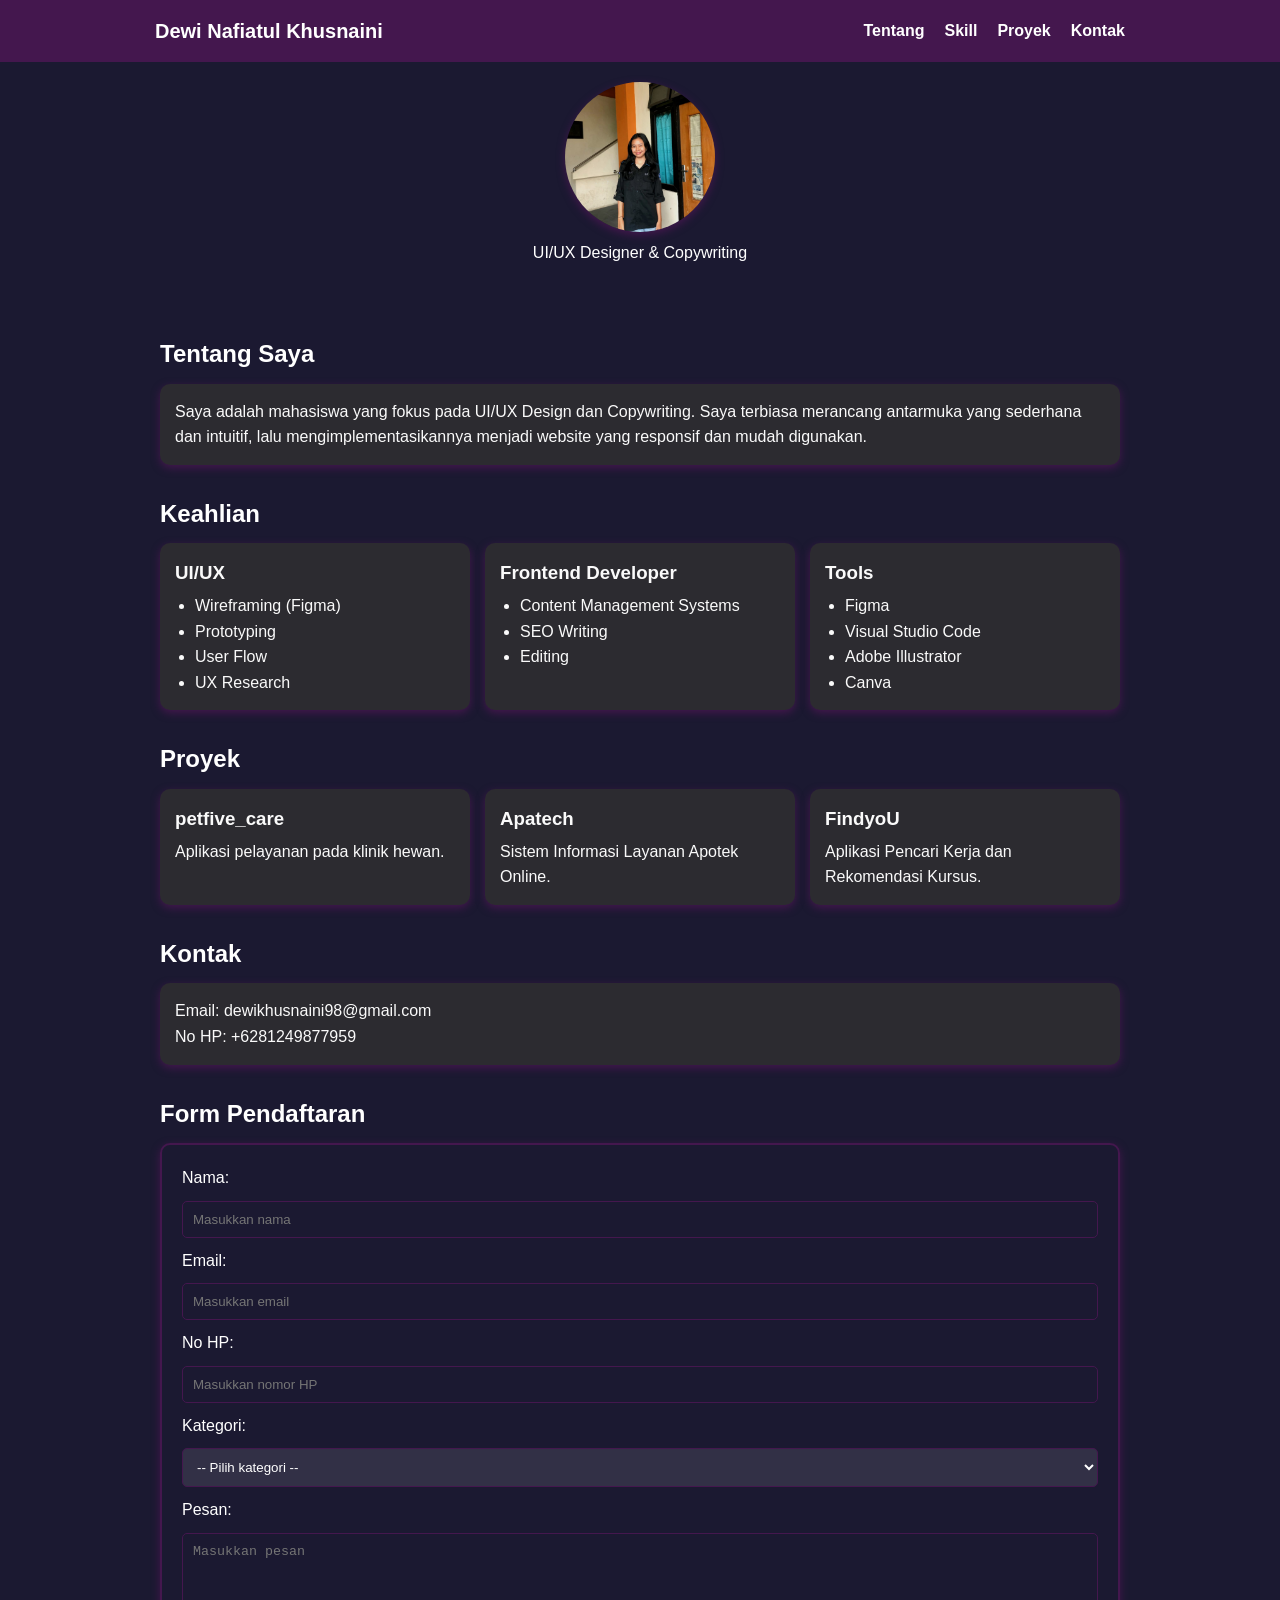
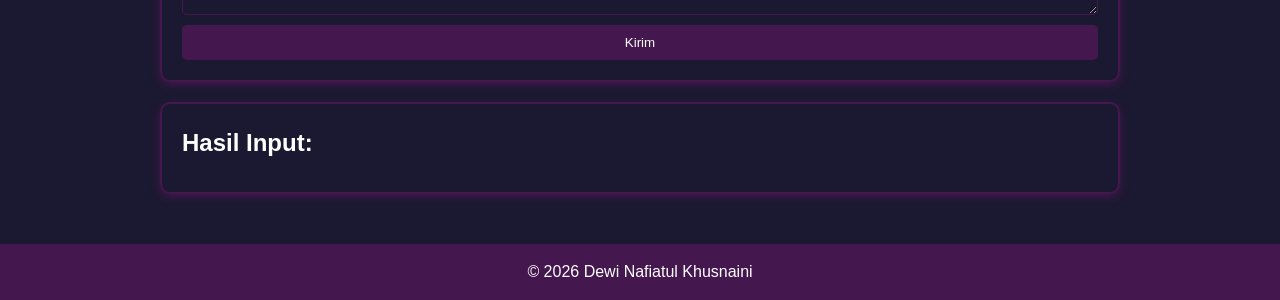
==== LK-05/index.html @ 7b6f5bb1 "Menambahkan LK-05" ====
<!DOCTYPE html>
<html lang="en">

<head>
    <meta charset="UTF-8">
    <meta name="viewport" content="width=device-width, initial-scale=1.0">
    <title>index</title>
    <link rel="stylesheet" href="style.css">
</head>

<body>

    <!-- HEADER / NAVBAR -->
    <header class="navbar">
        <div class="nav-container">

            <!-- KIRI -->
            <h1 class="logo">Dewi Nafiatul Khusnaini</h1>

            <!-- KANAN -->
            <nav>
                <ul class="nav-menu">
                    <li><a href="#tentang">Tentang</a></li>
                    <li><a href="#skill">Skill</a></li>
                    <li><a href="#proyek">Proyek</a></li>
                    <li><a href="#kontak">Kontak</a></li>
                </ul>
            </nav>

        </div>
    </header>

    <!-- HERO -->
    <section class="hero">
        <img src="dewi gen5.jpg" alt="Profile Image">
        <p>UI/UX Designer & Copywriting</p>
    </section>

    <!-- MAIN -->
    <main>

        <!-- Tentang -->
        <section id="tentang">
            <h2>Tentang Saya</h2>
            <article>
                <p>
                    Saya adalah mahasiswa yang fokus pada UI/UX Design dan Copywriting.
                    Saya terbiasa merancang antarmuka yang sederhana dan intuitif,
                    lalu mengimplementasikannya menjadi website yang responsif dan mudah digunakan.
                </p>
            </article>
        </section>

        <!-- Skill -->
        <section id="skill">
            <h2>Keahlian</h2>

            <div class="skill-container">
                <article>
                    <h3>UI/UX</h3>
                    <ul>
                        <li>Wireframing (Figma)</li>
                        <li>Prototyping</li>
                        <li>User Flow</li>
                        <li>UX Research</li>
                    </ul>
                </article>

                <article>
                    <h3>Frontend Developer</h3>
                    <ul>
                        <li>Content Management Systems</li>
                        <li>SEO Writing</li>
                        <li>Editing</li>
                    </ul>
                </article>

                <article>
                    <h3>Tools</h3>
                    <ul>
                        <li>Figma</li>
                        <li>Visual Studio Code</li>
                        <li>Adobe Illustrator</li>
                        <li>Canva</li>
                    </ul>
                </article>
            </div>
        </section>

        <!-- Project -->
        <section id="proyek">
            <h2>Proyek</h2>

            <div class="project-container">
                <article>
                    <h3>petfive_care</h3>
                    <p>Aplikasi pelayanan pada klinik hewan.</p>
                </article>

                <article>
                    <h3>Apatech</h3>
                    <p>Sistem Informasi Layanan Apotek Online.</p>
                </article>

                <article>
                    <h3>FindyoU</h3>
                    <p>Aplikasi Pencari Kerja dan Rekomendasi Kursus.</p>
                </article>
            </div>
        </section>

        <!-- Kontak -->
        <section id="kontak">
            <h2>Kontak</h2>
            <article>
                <p>Email: dewikhusnaini98@gmail.com</p>
                <p>No HP: +6281249877959</p>
            </article>
        </section>

        <!-- Form -->
        <section id="form">
            <h2>Form Pendaftaran</h2>

            <form id="formPendaftaran">
                <label>Nama:</label>
                <input type="text" id="nama" name="nama" placeholder="Masukkan nama">

                <label>Email:</label>
                <input type="email" id="email" name="email" placeholder="Masukkan email">

                <label>No HP:</label>
                <input type="tel" id="nohp" name="nohp" placeholder="Masukkan nomor HP">

                <label>Kategori:</label>
                <select id="kategori" required>
                    <option value="">-- Pilih kategori --</option>
                    <option>Web Desain</option>
                    <option>Desain</option>
                    <option>Jasa Copywriting</option>
                </select>

                <label>Pesan:</label>
                <textarea id="pesan" name="pesan" rows="4" placeholder="Masukkan pesan"></textarea>

                <button type="submit">Kirim</button>
            </form>

            <div id="hasilPendaftaran">
                <h2>Hasil Input:</h2>
            </div>

        </section>

    </main>

    <!-- Footer -->
    <footer>
        <p>&copy; 2026 Dewi Nafiatul Khusnaini</p>
    </footer>

    <script src="script.js"></script>
</body>

</html>
---- LK-05/style.css ----
/* RESET */
* {
  margin: 0;
  padding: 0;
  box-sizing: border-box;
}

/* BODY */
body {
  font-family: Arial, sans-serif;
  background: #1B1931;
  line-height: 1.6;
}

/* ================= */
/* NAVBAR */
/* ================= */
.navbar {
  background: #44174e;
  color: white;
}

.nav-container {
  max-width: 1000px;
  margin: auto;
  padding: 15px;

  display: flex;
  justify-content: space-between;
  align-items: center;
}

/* LOGO */
.logo {
  font-size: 20px;
}

/* MENU */
.nav-menu {
  display: flex;
  list-style: none;
  gap: 20px;
}

.nav-menu a {
  color: white;
  text-decoration: none;
  font-weight: bold;
}

.nav-menu a:hover {
  text-decoration: underline;
}

/* ================= */
/* HERO */
/* ================= */
.hero {
  color: white;
  text-align: center;
  padding: 20px;
}

.hero img {
  width: 150px;
  height: 150px;
  border-radius: 50%;
  object-fit: cover;
  box-shadow: 0 3px 8px #44174e;
}

/* ================= */
/* MAIN */
/* ================= */
main {
  max-width: 1000px;
  margin: auto;
  padding: 20px;
}

section {
  margin-bottom: 30px;
}

/* CARD */
article {
  background: #2C2B30;
  color: #fafafa;
  padding: 15px;
  border-radius: 10px;
  box-shadow: 0 3px 8px #44174e;
}

/* TYPO */
h2 {
  color: white;
  margin-bottom: 10px;
}

h3 {
  margin-bottom: 5px;
}

/* LIST */
ul {
  margin-left: 20px;
}

/* GRID */
.skill-container,
.project-container {
  display: grid;
  grid-template-columns: repeat(3, 1fr);
  gap: 15px;
}

/* FORM */
form {
  background: transparent;
  color: white;
  padding: 20px;
  border-radius: 10px;
  border: 2px solid #44174e;
  display: flex;
  flex-direction: column;
  gap: 10px;
  box-shadow: 0 3px 8px #44174e;
}

#hasilPendaftaran {
  background: transparent;
  color: white;
  padding: 20px;
  border-radius: 10px;
  border: 2px solid #44174e;
  display: flex;
  flex-direction: column;
  gap: 10px;
  box-shadow: 0 3px 8px #44174e;
  margin-top: 20px;
}

/* INPUT & TEXTAREA */
input,
textarea {
  padding: 10px;
  border-radius: 5px;
  border: 1px solid #44174e;
  background: transparent;
  color: #fff;
}

/* SELECT */
select {
  padding: 10px;
  border-radius: 5px;
  border: 1px solid #44174e;
  background: rgba(255,255,255,0.1);
  color: #fff;
}

/* OPTION (DROPDOWN) */
select option {
  background: #fff;
  color: #000;
}

/* BUTTON */
button {
  background: #44174e;
  color: white;
  padding: 10px;
  border: none;
  border-radius: 5px;
}

button:hover {
  background: #0056b3;
  cursor: pointer;
}

/* FOOTER */
footer {
  text-align: center;
  padding: 15px;
  background: #44174e;
  color: white;
}

/* ================= */
/* RESPONSIVE */
/* ================= */

/* TABLET */
@media (max-width: 768px) {
  .nav-container {
    flex-direction: column;
    gap: 10px;
  }

  .nav-menu {
    flex-direction: column;
  }

  .skill-container,
  .project-container {
    grid-template-columns: 1fr 1fr;
  }
}

/* MOBILE */
@media (max-width: 480px) {
  .skill-container,
  .project-container {
    grid-template-columns: 1fr;
  }

  body {
    font-size: 14px;
  }
}
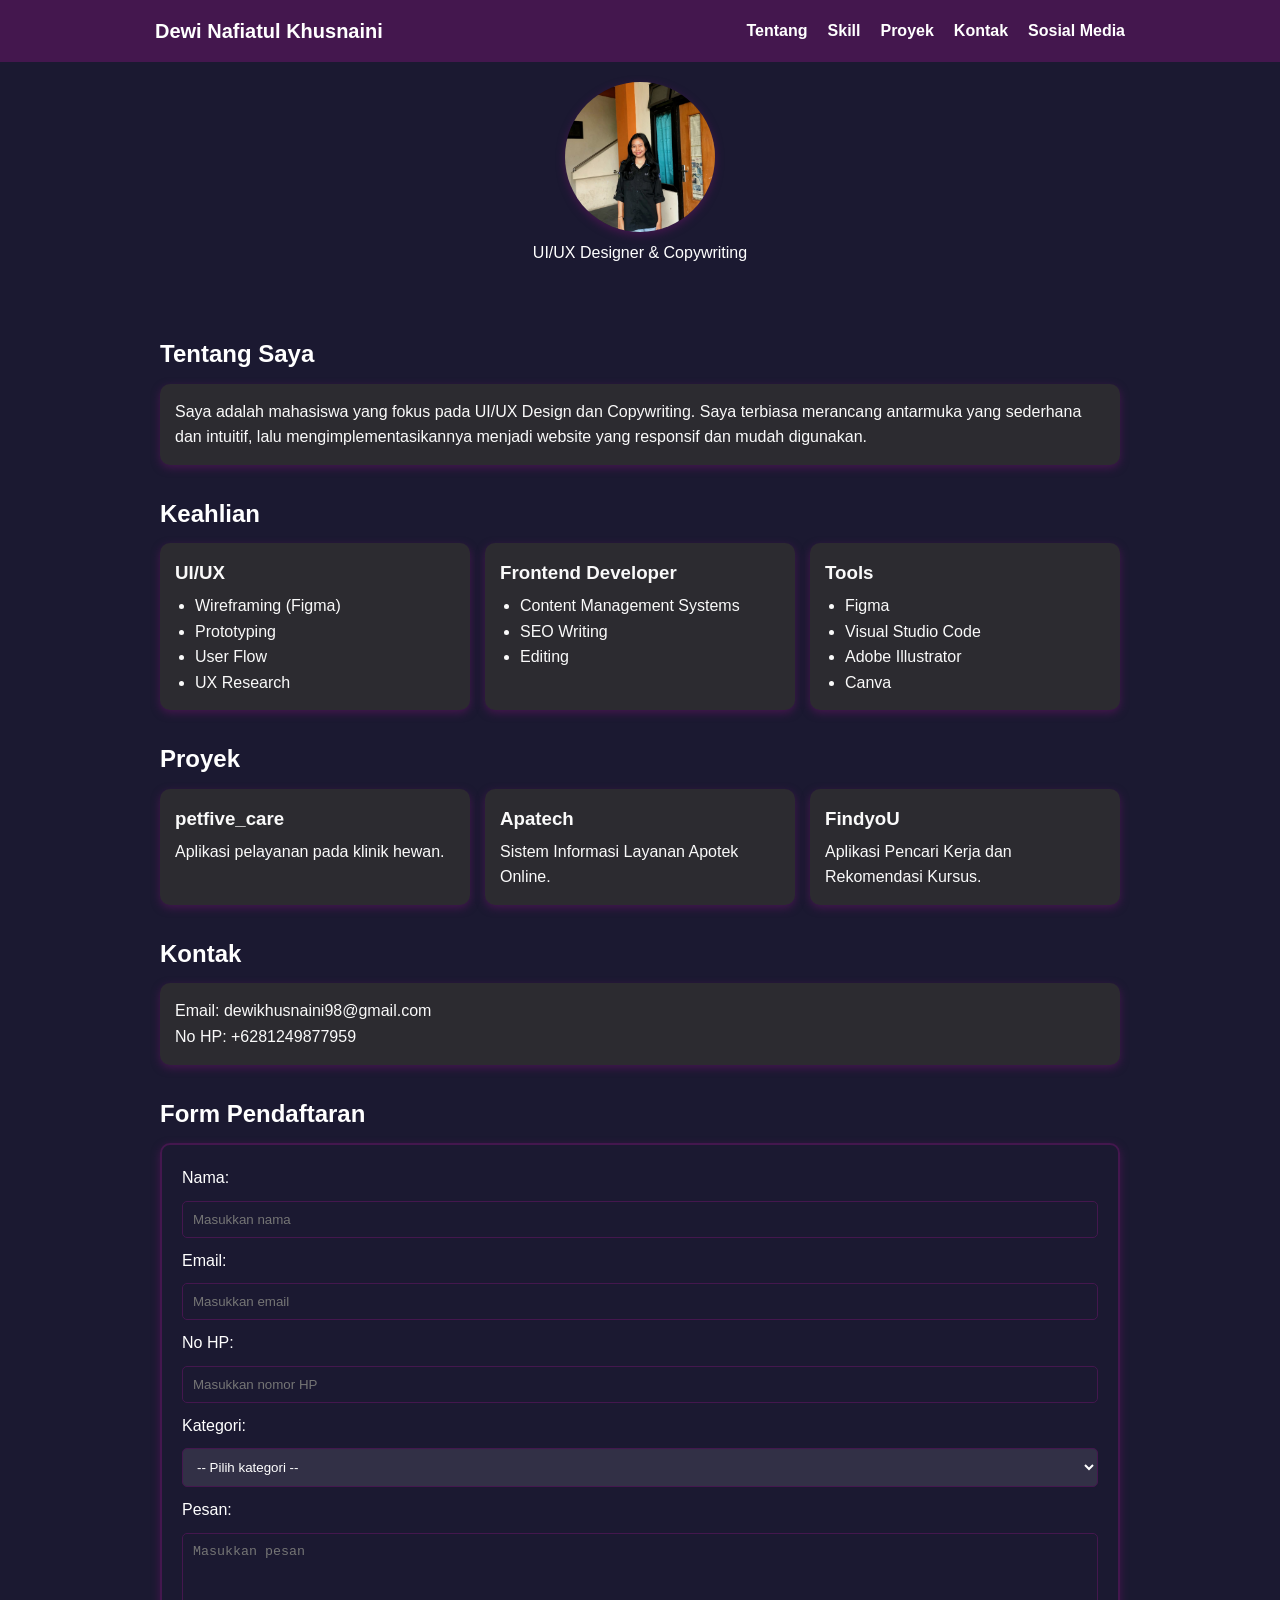
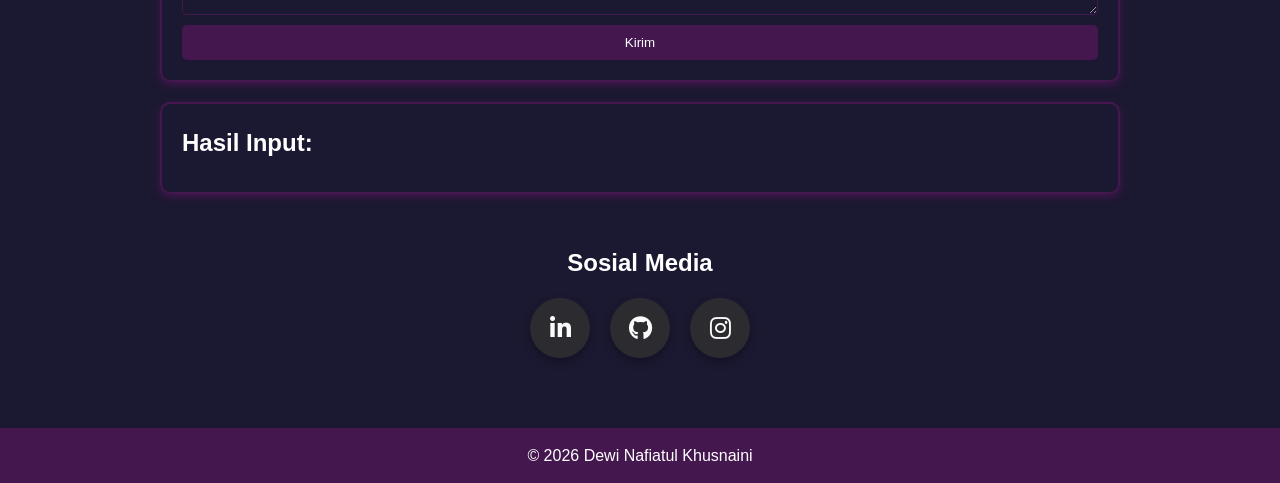
==== commit 7cab0dc6: "Menambah section sosial media dan styling" ====
--- a/LK-05/index.html
+++ b/LK-05/index.html
@@ -6,6 +6,8 @@
     <meta name="viewport" content="width=device-width, initial-scale=1.0">
     <title>index</title>
     <link rel="stylesheet" href="style.css">
+    <!-- Font Awesome untuk Ikon Sosmed -->
+    <link rel="stylesheet" href="https://cdnjs.cloudflare.com/ajax/libs/font-awesome/6.4.0/css/all.min.css">
 </head>
 
 <body>
@@ -24,6 +26,7 @@
                     <li><a href="#skill">Skill</a></li>
                     <li><a href="#proyek">Proyek</a></li>
                     <li><a href="#kontak">Kontak</a></li>
+                    <li><a href="#sosmed">Sosial Media</a></li>
                 </ul>
             </nav>
 
@@ -152,6 +155,24 @@
 
         </section>
 
+        <!-- Social Media -->
+        <section id="sosmed">
+            <h2>Sosial Media</h2>
+            <div class="social-container">
+                <a href="https://www.linkedin.com" target="_blank" class="social-link" id="link-linkedin"
+                    title="LinkedIn">
+                    <i class="fab fa-linkedin-in"></i>
+                </a>
+                <a href="https://github.com" target="_blank" class="social-link" id="link-github" title="GitHub">
+                    <i class="fab fa-github"></i>
+                </a>
+                <a href="https://www.instagram.com" target="_blank" class="social-link" id="link-instagram"
+                    title="Instagram">
+                    <i class="fab fa-instagram"></i>
+                </a>
+            </div>
+        </section>
+
     </main>
 
     <!-- Footer -->
--- a/LK-05/style.css
+++ b/LK-05/style.css
@@ -155,7 +155,7 @@
   padding: 10px;
   border-radius: 5px;
   border: 1px solid #44174e;
-  background: rgba(255,255,255,0.1);
+  background: rgba(255, 255, 255, 0.1);
   color: #fff;
 }
 
@@ -188,6 +188,75 @@
 }
 
 /* ================= */
+/* SOSIAL MEDIA */
+/* ================= */
+#sosmed {
+  text-align: center;
+  padding: 20px 0;
+}
+
+.social-container {
+  display: flex;
+  justify-content: center;
+  gap: 20px;
+  margin-top: 15px;
+}
+
+.social-link {
+  display: flex;
+  justify-content: center;
+  align-items: center;
+  width: 60px;
+  height: 60px;
+  border-radius: 50%;
+  background: #2C2B30;
+  color: #fafafa;
+  font-size: 24px;
+  text-decoration: none;
+  box-shadow: 0 4px 10px rgba(0, 0, 0, 0.3);
+  transition: all 0.3s ease;
+  position: relative;
+  overflow: hidden;
+}
+
+/* Hover Effects Container */
+.social-link:hover {
+  transform: translateY(-5px) scale(1.1);
+  box-shadow: 0 8px 15px rgba(68, 23, 78, 0.6);
+}
+
+.social-link#link-linkedin:hover {
+  background: #0077b5;
+  color: white;
+}
+
+.social-link#link-github:hover {
+  background: #333;
+  color: white;
+}
+
+.social-link#link-instagram:hover {
+  background: linear-gradient(45deg, #f09433 0%, #e6683c 25%, #dc2743 50%, #cc2366 75%, #bc1888 100%);
+  color: white;
+}
+
+/* Ripple Animasi dari JS */
+.ripple {
+  position: absolute;
+  border-radius: 50%;
+  transform: translate(-50%, -50%) scale(0);
+  animation: ripple-anim 0.6s linear;
+  background-color: rgba(255, 255, 255, 0.5);
+}
+
+@keyframes ripple-anim {
+  to {
+    transform: translate(-50%, -50%) scale(4);
+    opacity: 0;
+  }
+}
+
+/* ================= */
 /* RESPONSIVE */
 /* ================= */
 
@@ -210,6 +279,7 @@
 
 /* MOBILE */
 @media (max-width: 480px) {
+
   .skill-container,
   .project-container {
     grid-template-columns: 1fr;
@@ -218,4 +288,4 @@
   body {
     font-size: 14px;
   }
-}
+}
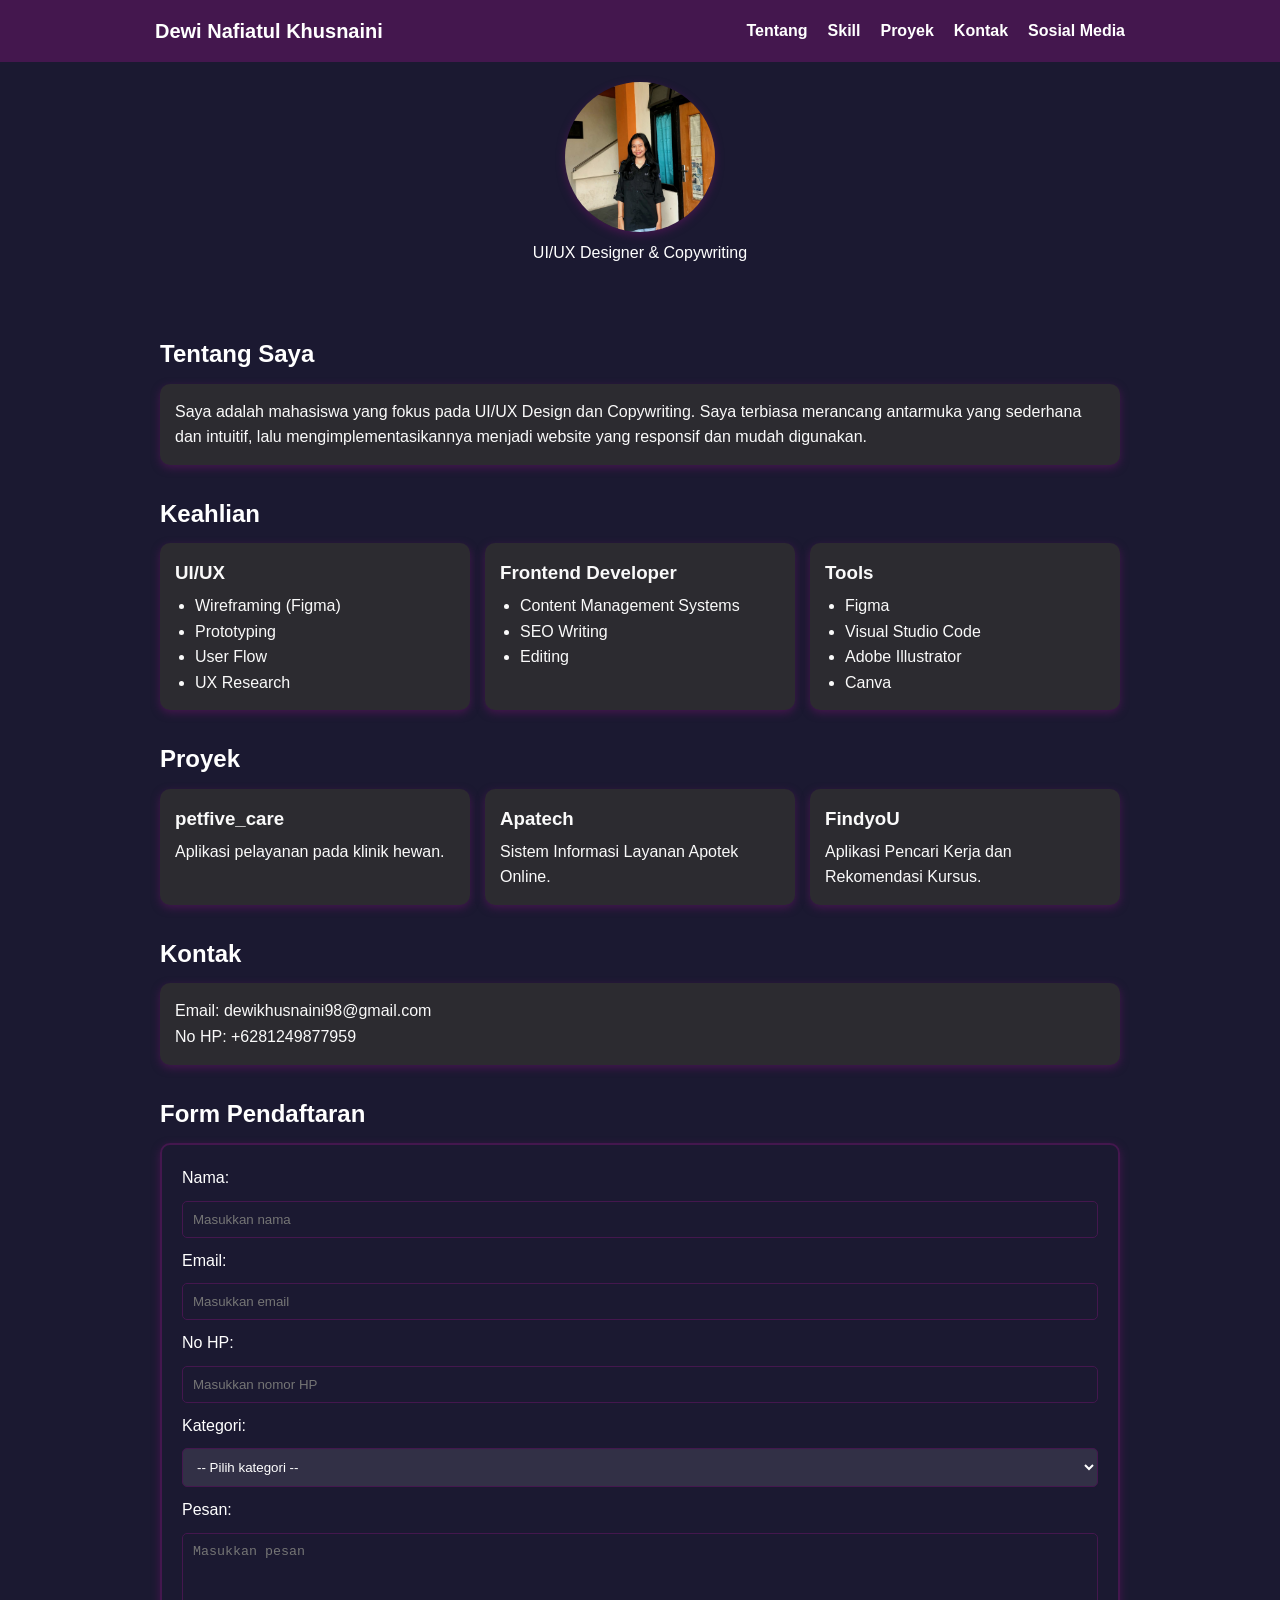
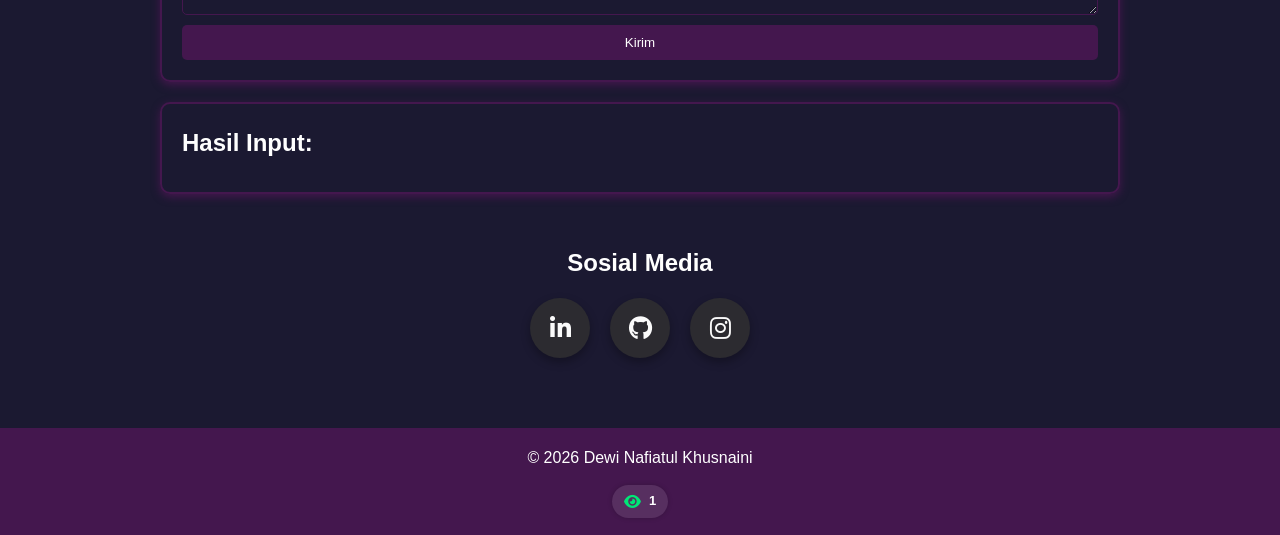
==== commit 1a52ef7c: "Menambahkan jumlah visitor" ====
--- a/LK-05/index.html
+++ b/LK-05/index.html
@@ -177,7 +177,13 @@
 
     <!-- Footer -->
     <footer>
-        <p>&copy; 2026 Dewi Nafiatul Khusnaini</p>
+        <div class="footer-content">
+            <p>&copy; 2026 Dewi Nafiatul Khusnaini</p>
+            <div class="visitor-counter" title="Jumlah Pengunjung">
+                <i class="fas fa-eye"></i>
+                <span id="visitorCount">0</span>
+            </div>
+        </div>
     </footer>
 
     <script src="script.js"></script>
--- a/LK-05/style.css
+++ b/LK-05/style.css
@@ -181,10 +181,44 @@
 
 /* FOOTER */
 footer {
+  padding: 17px;
+  background: #44174e;
+  color: white;
   text-align: center;
-  padding: 15px;
-  background: #44174e;
-  color: white;
+}
+
+.footer-content {
+  max-width: 1000px;
+  margin: auto;
+  display: flex;
+  flex-direction: column;
+  justify-content: center;
+  align-items: center;
+  gap: 15px;
+}
+
+.visitor-counter {
+  display: inline-flex;
+  align-items: center;
+  gap: 8px;
+  background: rgba(255, 255, 255, 0.1);
+  padding: 6px 12px;
+  border-radius: 20px;
+  font-size: 13px;
+  font-weight: bold;
+  box-shadow: 0 0 5px rgba(0, 0, 0, 0.2);
+  transition: all 0.3s ease;
+}
+
+.visitor-counter:hover {
+  background: rgba(255, 255, 255, 0.25);
+  transform: scale(1.05);
+}
+
+.visitor-counter i {
+  color: #00e676;
+  /* Warna hijau neon eye-catching */
+  font-size: 15px;
 }
 
 /* ================= */
@@ -280,6 +314,11 @@
 /* MOBILE */
 @media (max-width: 480px) {
 
+  .footer-content {
+    flex-direction: column;
+    gap: 12px;
+  }
+
   .skill-container,
   .project-container {
     grid-template-columns: 1fr;
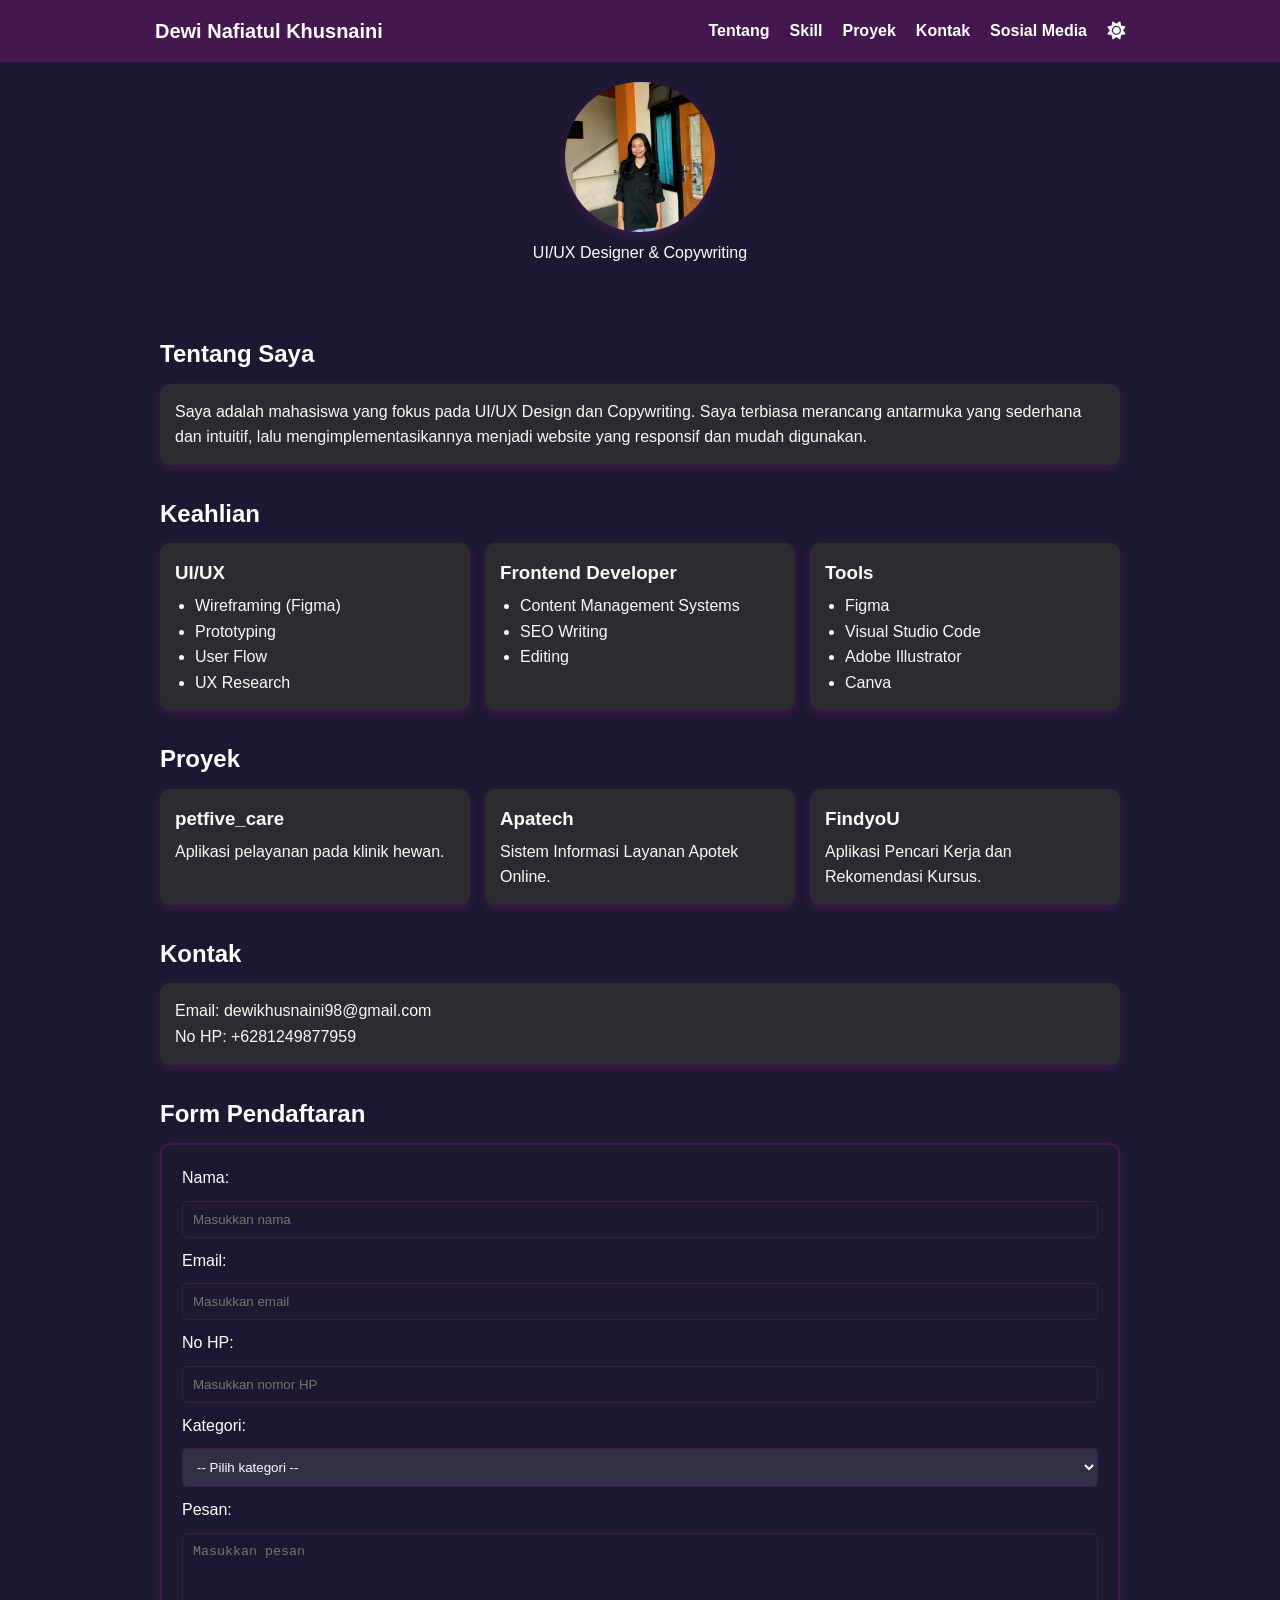
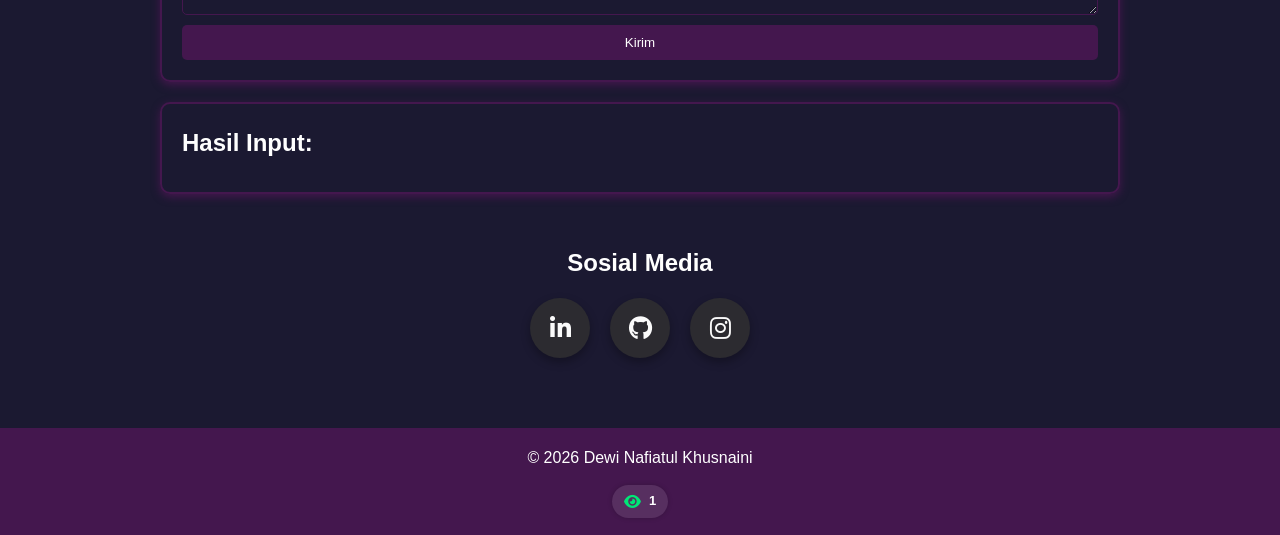
==== commit bee62f8c: "Menambahkan Dark Mode dan Light Mode" ====
--- a/LK-05/index.html
+++ b/LK-05/index.html
@@ -27,6 +27,11 @@
                     <li><a href="#proyek">Proyek</a></li>
                     <li><a href="#kontak">Kontak</a></li>
                     <li><a href="#sosmed">Sosial Media</a></li>
+                    <li>
+                        <button id="theme-toggle" class="theme-btn" title="Toggle Mode Terang/Gelap">
+                            <i class="fas fa-sun" id="theme-icon"></i>
+                        </button>
+                    </li>
                 </ul>
             </nav>
 
--- a/LK-05/style.css
+++ b/LK-05/style.css
@@ -40,12 +40,16 @@
   display: flex;
   list-style: none;
   gap: 20px;
+  align-items: center;
+  justify-content: center;
 }
 
 .nav-menu a {
   color: white;
   text-decoration: none;
   font-weight: bold;
+  display: inline-block;
+  line-height: 1;
 }
 
 .nav-menu a:hover {
@@ -217,7 +221,6 @@
 
 .visitor-counter i {
   color: #00e676;
-  /* Warna hijau neon eye-catching */
   font-size: 15px;
 }
 
@@ -291,6 +294,80 @@
 }
 
 /* ================= */
+/* TEMA LIGHT MODE */
+/* ================= */
+/* Tombol Tema di Navbar */
+.theme-btn {
+  background: transparent !important;
+  color: white !important;
+  border: none;
+  font-size: 18px;
+  cursor: pointer;
+  transition: transform 0.3s ease;
+  display: flex;
+  align-items: center;
+  padding: 0;
+  margin: 0;
+  height: 100%;
+}
+
+.theme-btn:hover {
+  transform: scale(1.2);
+}
+
+body.light-mode {
+  background: #f0f2f5;
+  color: #333;
+}
+
+body.light-mode h2,
+body.light-mode h3,
+body.light-mode p {
+  color: #222;
+}
+
+body.light-mode footer p,
+body.light-mode .visitor-counter {
+  color: white;
+}
+
+body.light-mode .visitor-counter i {
+  color: #00e676;
+}
+
+body.light-mode article {
+  background: #ffffff;
+  color: #333;
+  box-shadow: 0 3px 8px rgba(0, 0, 0, 0.1);
+}
+
+body.light-mode form,
+body.light-mode #hasilPendaftaran {
+  border: 2px solid #ccc;
+  background: #ffffff;
+  color: #333;
+  box-shadow: 0 3px 8px rgba(0, 0, 0, 0.1);
+}
+
+body.light-mode input,
+body.light-mode textarea,
+body.light-mode select {
+  background: #fff;
+  border: 1px solid #ccc;
+  color: #333;
+}
+
+body.light-mode select option {
+  color: #333;
+}
+
+body.light-mode .social-link {
+  background: #ffffff;
+  color: #333;
+  box-shadow: 0 4px 10px rgba(0, 0, 0, 0.1);
+}
+
+/* ================= */
 /* RESPONSIVE */
 /* ================= */
 
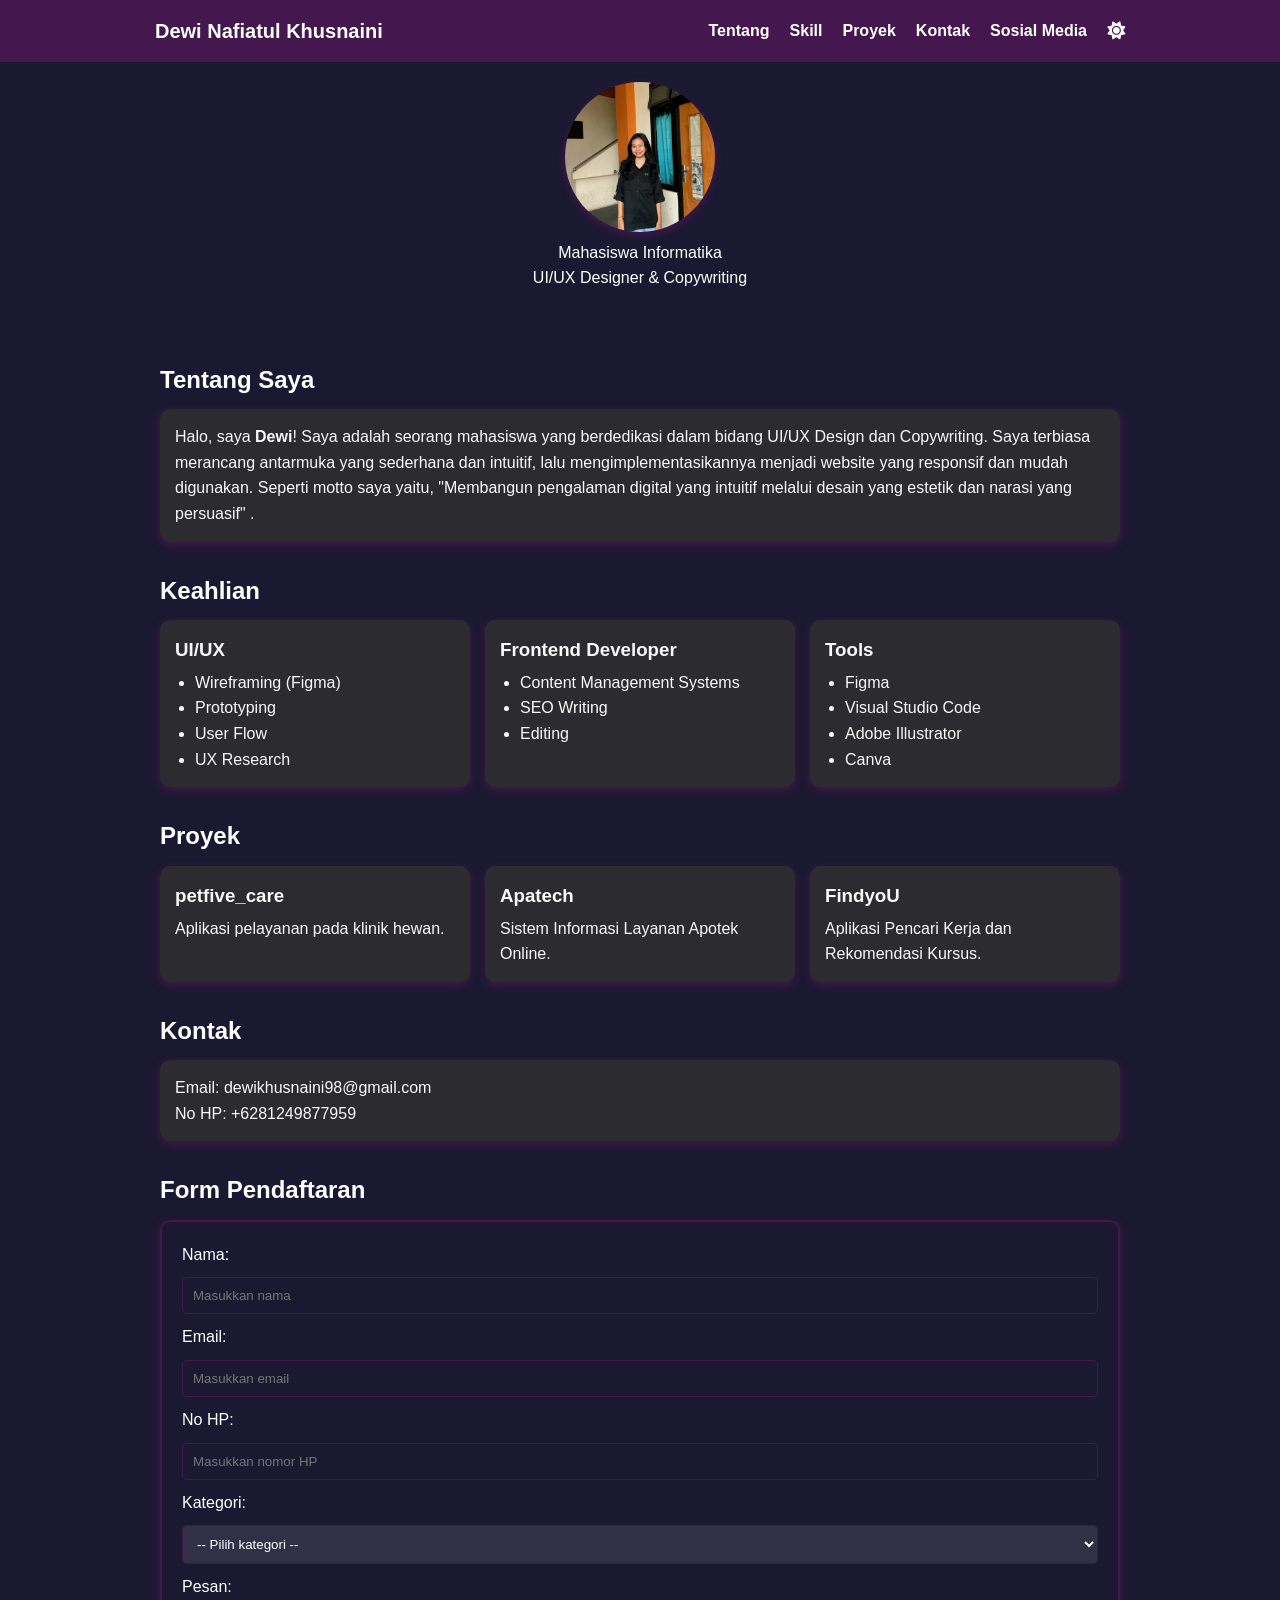
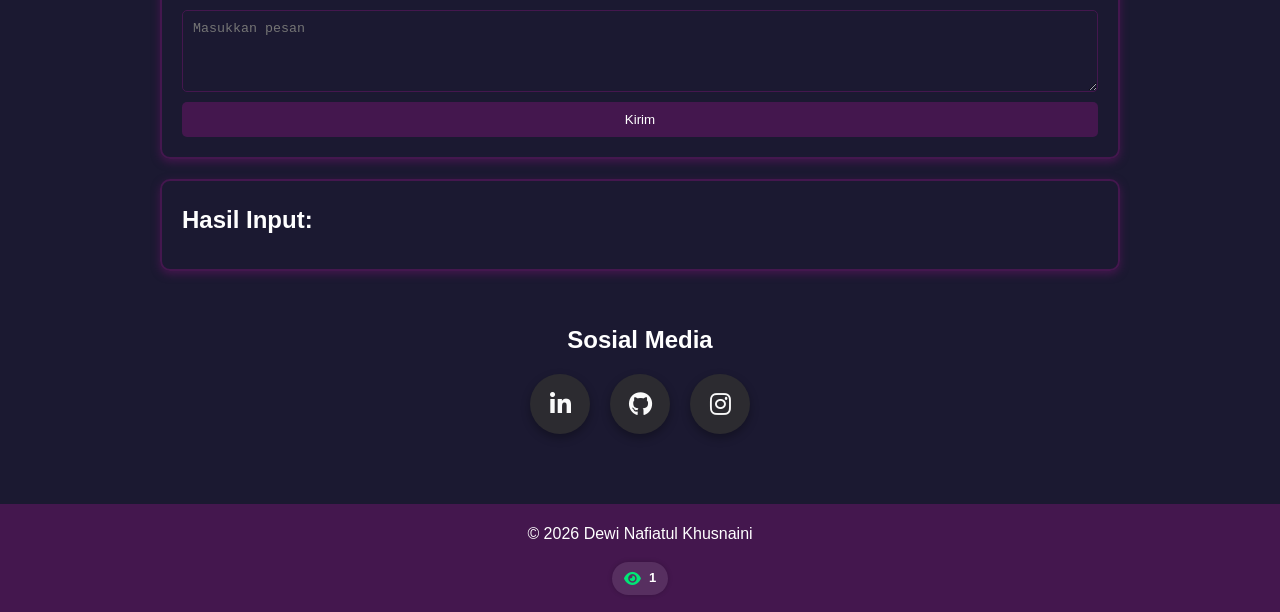
==== commit f5690e9b: "Mengupdate tentang saya" ====
--- a/LK-05/index.html
+++ b/LK-05/index.html
@@ -41,6 +41,7 @@
     <!-- HERO -->
     <section class="hero">
         <img src="dewi gen5.jpg" alt="Profile Image">
+        <p>Mahasiswa Informatika</p>
         <p>UI/UX Designer & Copywriting</p>
     </section>
 
@@ -52,10 +53,11 @@
             <h2>Tentang Saya</h2>
             <article>
                 <p>
-                    Saya adalah mahasiswa yang fokus pada UI/UX Design dan Copywriting.
-                    Saya terbiasa merancang antarmuka yang sederhana dan intuitif,
-                    lalu mengimplementasikannya menjadi website yang responsif dan mudah digunakan.
-                </p>
+                    Halo, saya <b>Dewi</b>! Saya adalah seorang mahasiswa yang berdedikasi dalam bidang UI/UX Design dan
+                    Copywriting. Saya terbiasa merancang antarmuka yang sederhana dan intuitif, lalu
+                    mengimplementasikannya menjadi website yang responsif dan mudah digunakan. Seperti motto saya
+                    yaitu, "Membangun pengalaman digital yang intuitif melalui desain yang estetik
+                    dan narasi yang persuasif" . </p>
             </article>
         </section>
 
@@ -164,14 +166,15 @@
         <section id="sosmed">
             <h2>Sosial Media</h2>
             <div class="social-container">
-                <a href="https://www.linkedin.com" target="_blank" class="social-link" id="link-linkedin"
-                    title="LinkedIn">
+                <a href="https://www.linkedin.com/in/dewi-khusnaini-75393b1a9/" target="_blank" class="social-link"
+                    id="link-linkedin" title="LinkedIn">
                     <i class="fab fa-linkedin-in"></i>
                 </a>
-                <a href="https://github.com" target="_blank" class="social-link" id="link-github" title="GitHub">
+                <a href="https://github.com/dewikhusnaini98-stack" target="_blank" class="social-link" id="link-github"
+                    title="GitHub">
                     <i class="fab fa-github"></i>
                 </a>
-                <a href="https://www.instagram.com" target="_blank" class="social-link" id="link-instagram"
+                <a href="https://www.instagram.com/ddiwaii_y/" target="_blank" class="social-link" id="link-instagram"
                     title="Instagram">
                     <i class="fab fa-instagram"></i>
                 </a>
